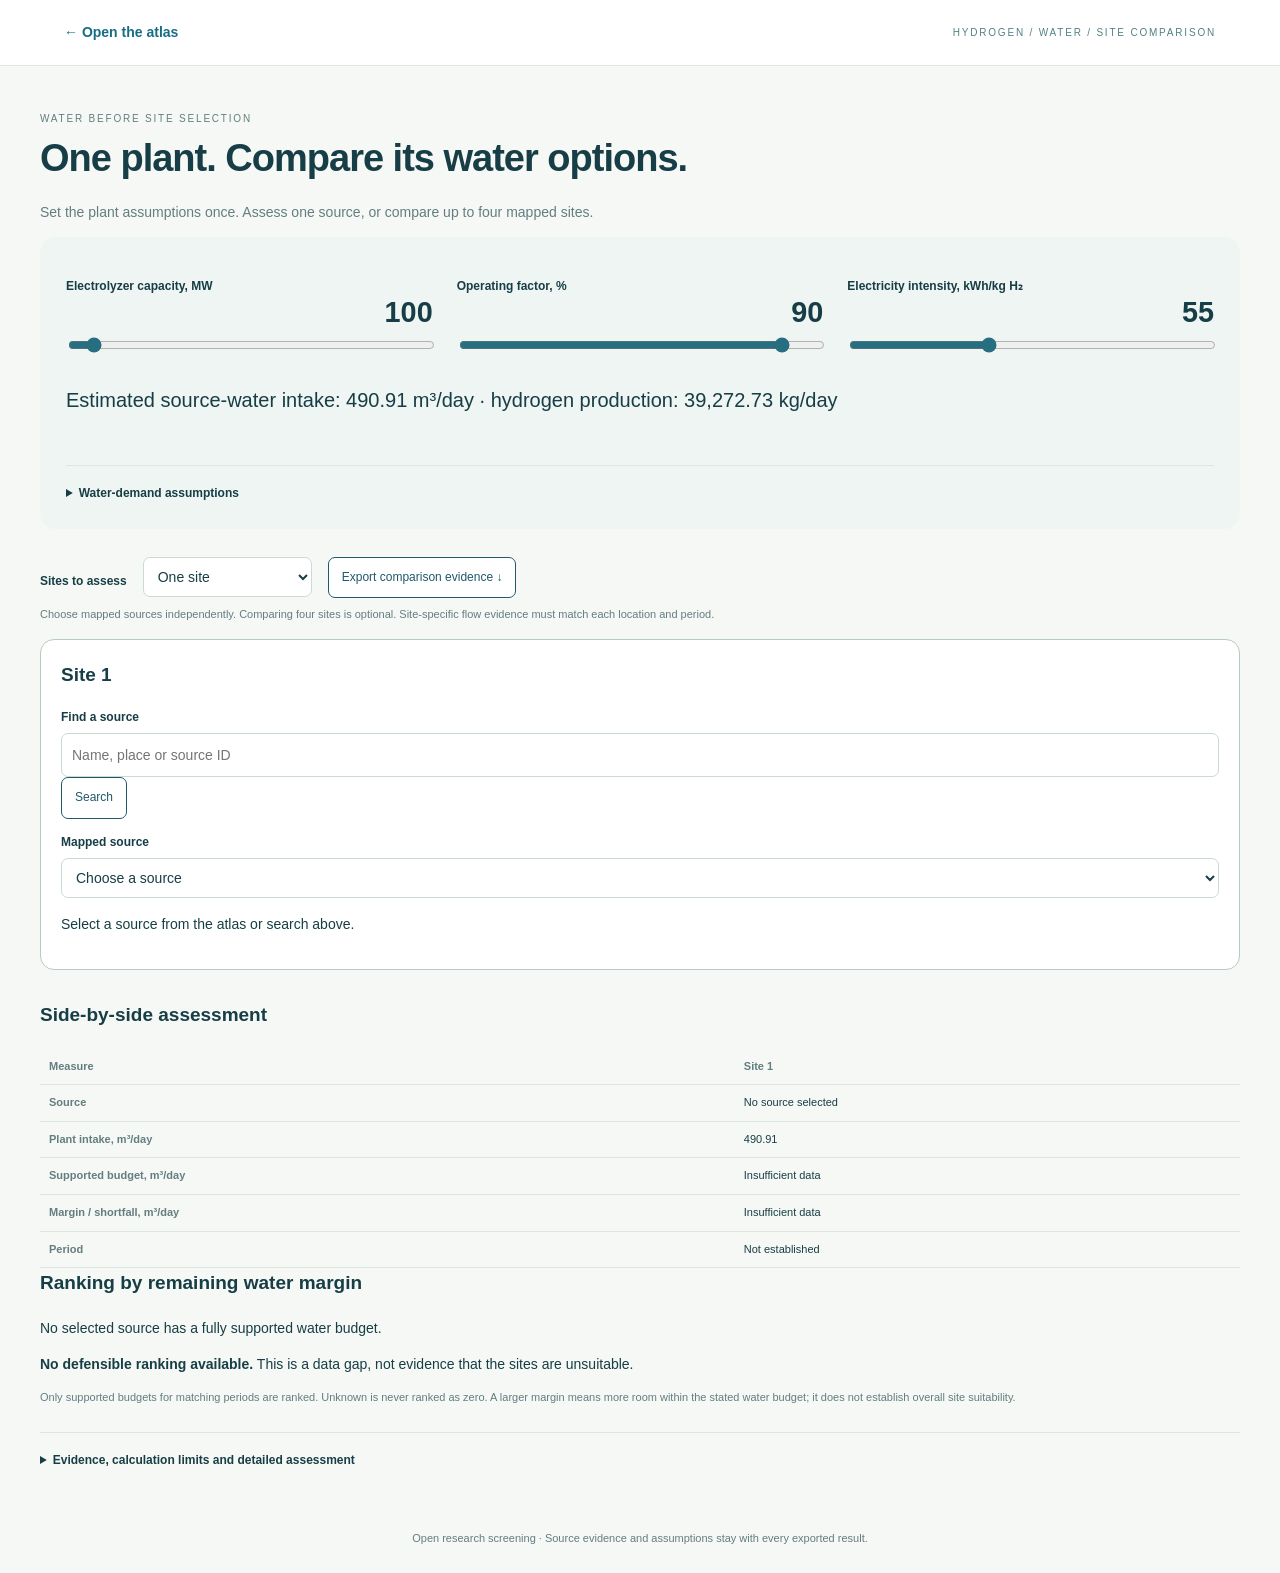
==== atlas/capacity.html @ 84acb25d "Publish Portugal water atlas and evidence-gated hydrogen site comparison" ====
<!doctype html><html lang="en"><head><meta charset="utf-8"><meta name="viewport" content="width=device-width,initial-scale=1"><title>Hydrogen Site Comparison · Portugal Water Atlas</title><link rel="stylesheet" href="capacity.css"><link rel="stylesheet" href="screening.css"></head><body><header><a href="./">← Open the atlas</a><span>HYDROGEN / WATER / SITE COMPARISON</span></header><main><section class="intro"><p class="eyebrow">WATER BEFORE SITE SELECTION</p><h1>One plant. Compare its water options.</h1><p>Set the plant assumptions once. Assess one source, or compare up to four mapped sites.</p></section><section class="plantControls"><div><label for="plantMW">Electrolyzer capacity, MW <output id="mwOut">100</output></label><input id="plantMW" type="range" min="0" max="2000" step="1" value="100"></div><div><label for="cf">Operating factor, % <output id="cfOut">90</output></label><input id="cf" type="range" min="1" max="100" step="1" value="90"></div><div><label for="energy">Electricity intensity, kWh/kg H₂ <output id="energyOut">55</output></label><input id="energy" type="range" min="40" max="80" step="0.5" value="55"></div><p id="demand" class="demandSummary" aria-live="polite"></p><details><summary>Water-demand assumptions</summary><p>Purified feed 10 L/kg H₂, purification recovery 80%, and additional cooling intake 0 L/kg H₂ give 12.5 L/kg source intake. These are screening assumptions, not source-specific treatment validation. Cooling is excluded. The electricity default is the DOE historical PEM system benchmark.</p><p>Intake (m³/day) = MW × 24 × operating fraction × 12.5 ÷ electricity intensity. A lower operating factor reduces period-average demand; this does not model instantaneous withdrawal.</p></details></section><div class="comparisonToolbar"><label for="siteCount">Sites to assess</label><select id="siteCount"><option value="1">One site</option><option value="2">Compare two sites</option><option value="3">Compare three sites</option><option value="4">Compare four sites</option></select><button id="exportScreen" class="secondary">Export comparison evidence ↓</button></div><p class="hint">Choose mapped sources independently. Comparing four sites is optional. Site-specific flow evidence must match each location and period.</p><div id="siteCards" class="siteCards"></div><section class="comparisonResults"><h2>Side-by-side assessment</h2><div id="comparisonTable" class="tablewrap" aria-live="polite"></div><h2>Ranking by remaining water margin</h2><div id="ranking" aria-live="polite"></div><p class="hint">Only supported budgets for matching periods are ranked. Unknown is never ranked as zero. A larger margin means more room within the stated water budget; it does not establish overall site suitability.</p></section><p id="screenStatus" role="status"></p><details><summary>Evidence, calculation limits and detailed assessment</summary><p>Public storage and annual-use records do not automatically establish unallocated dry-period water. The linked historical evidence and missing terms remain visible for each site. No margin is invented from lake area or stored volume.</p><p><a href="PUBLIC_BUDGET_METHOD.md">Public-data method</a> · <a href="CAPACITY_METHOD.md">Engineering calculation</a> · <a href="VERIFICATION_SCREENING.txt">Verification receipt</a></p></details></main><footer>Open research screening · Source evidence and assumptions stay with every exported result.</footer><script src="capacity_model.js"></script><script src="screening_model.js"></script><script src="screening_app.js"></script></body></html>
---- atlas/capacity.css ----
:root{--ink:#173e46;--muted:#647d80;--line:#dce7e2}*{box-sizing:border-box}body{margin:0;background:#f5f8f4;color:var(--ink);font:14px/1.6 'Segoe UI',Arial,sans-serif}header{height:66px;background:white;border-bottom:1px solid var(--line);display:flex;justify-content:space-between;align-items:center;padding:0 5vw}a{color:#176d85}header a{text-decoration:none;font-weight:600}header span,.eyebrow{font-size:10px;letter-spacing:1.8px;color:#518382}main{max-width:1250px;margin:auto;padding:35px 25px}.intro h1{font-size:38px;line-height:1.15;letter-spacing:-1px;margin:10px 0 20px}.intro>p{max-width:730px;color:var(--muted)}.source{display:flex;flex-wrap:wrap;gap:8px 18px;padding:16px 20px;background:white;border:1px solid var(--line);border-radius:10px;margin:22px 0}.source span{color:var(--muted);font-size:12px}.source a{font-size:12px}.notice{background:#fff2d8;border:1px solid #e8d9b6;padding:14px 18px;border-radius:9px;margin-bottom:25px;font-size:13px}.layout{display:grid;grid-template-columns:420px 1fr;gap:25px}.controls,.results{padding:25px;background:white;border:1px solid var(--line);border-radius:12px;min-width:0}h2{font-size:19px;margin:0 0 18px}h3{font-size:16px}.controls h2:not(:first-child){margin-top:27px;border-top:1px solid var(--line);padding-top:22px}label{display:block;font-size:12px;font-weight:600;margin:14px 0 6px}input,select,textarea,button{font:inherit}input:not([type=range]),select,textarea{width:100%;padding:10px;border:1px solid #ccdad6;border-radius:7px;background:#fff;color:var(--ink)}input[type=range]{width:100%;accent-color:#286e81}textarea{resize:vertical;font-size:12px}output{float:right}.two{display:grid;grid-template-columns:1fr 1fr;gap:14px}.hint{font-size:11px;color:var(--muted);margin:8px 0 15px}.actions{display:flex;gap:8px;flex-wrap:wrap;margin-top:16px}button{border:1px solid #20596b;background:#20596b;color:white;border-radius:7px;padding:10px 13px;cursor:pointer;font-size:12px}button.secondary{background:#fff;color:#20596b}button:disabled{opacity:.4;cursor:default}.outcome{background:#edf4f2;padding:20px;border-radius:9px;margin-bottom:18px}.outcome strong{font-size:21px}.outcome p{margin-bottom:0;font-size:13px}.cards{display:grid;grid-template-columns:1fr 1fr;gap:12px}.cards article{padding:18px;border:1px solid var(--line);border-radius:9px}.cards span,.cards small{display:block;color:var(--muted);font-size:11px}.cards strong{font-size:34px;line-height:1.5;letter-spacing:-.8px}.error{padding:14px;background:#fcece7;color:#8a2d22;border-radius:8px}.tablewrap{overflow:auto}table{border-collapse:collapse;width:100%;font-size:11px}th,td{text-align:left;border-bottom:1px solid var(--line);padding:9px;white-space:nowrap}th{color:var(--muted)}details{border-top:1px solid var(--line);margin-top:25px;padding-top:18px;font-size:12px;color:var(--muted)}summary{font-weight:600;color:var(--ink);cursor:pointer}footer{padding:25px;text-align:center;font-size:11px;color:var(--muted)}#chart{margin-top:20px}#chart svg{display:block;width:100%;height:auto}.chartlabel{font:11px 'Segoe UI',Arial;fill:#557078}.budget{stroke:#b47642;stroke-dasharray:6 4;stroke-width:2}.demand{stroke:#236f94;stroke-width:3;fill:none}.axis{stroke:#b7cbc4}button:focus-visible,a:focus-visible,input:focus-visible,select:focus-visible,textarea:focus-visible{outline:3px solid #59a9bb;outline-offset:3px}[hidden]{display:none!important}@media(max-width:950px){.layout{grid-template-columns:1fr}.intro h1{font-size:31px}.intro h1 br{display:none}}@media(max-width:500px){main{padding:22px 14px}.controls,.results{padding:18px}.cards{grid-template-columns:1fr}.cards strong{font-size:29px}header span{display:none}.intro h1{font-size:28px}.two{gap:10px}}
:is(.axis,.budget){fill:none}

.balancePanel{border:1px solid #b8cac5;border-radius:12px;padding:18px;margin:16px 0;min-width:0}.balanceChain{display:flex;align-items:center;gap:12px;flex-wrap:wrap}.balanceChain div{flex:1;min-width:130px}.balanceChain strong{display:block;font-size:1.35rem;margin-top:8px}.balancePanel td,.balancePanel th{white-space:nowrap}.results{min-width:0}.balancePanel .hint{overflow-wrap:anywhere}

.publicEvidence{background:#eef5f2;border:1px solid #b8cac5;border-radius:12px;padding:22px;margin:18px 0;overflow-wrap:anywhere}.publicEvidence h2{margin-top:0}.publicEvidence code{word-break:break-all}.publicEvidence .tablewrap{max-width:100%}
---- atlas/screening.css ----
.plantControls{background:#eef5f2;padding:26px;border-radius:16px;display:grid;grid-template-columns:repeat(3,minmax(0,1fr));gap:24px}.plantControls label{font-weight:600}.plantControls output{display:block;font-size:1.8rem;margin-top:12px}.plantControls details,.demandSummary{grid-column:1/-1}.demandSummary{font-size:1.25rem;margin:0}.comparisonToolbar{display:flex;gap:16px;align-items:center;flex-wrap:wrap;margin-top:28px}.comparisonToolbar select{width:auto}.siteCards{display:grid;grid-template-columns:repeat(auto-fit,minmax(min(100%,280px),1fr));gap:18px}.siteCard{border:1px solid #b8cac5;border-radius:14px;padding:20px;min-width:0;background:white}.siteCard h2{margin-top:0}.siteCard select{max-width:100%}.siteCard p{overflow-wrap:anywhere}.siteCard .sourceOutcome{font-weight:700}.comparisonResults{margin-top:30px}th,td{vertical-align:top}.ranked{background:#eef5f2;padding:16px;border-radius:12px}@media(max-width:700px){.plantControls{grid-template-columns:1fr;gap:12px}.plantControls output{display:inline;float:right;font-size:1.1rem}.comparisonToolbar{align-items:flex-start}}
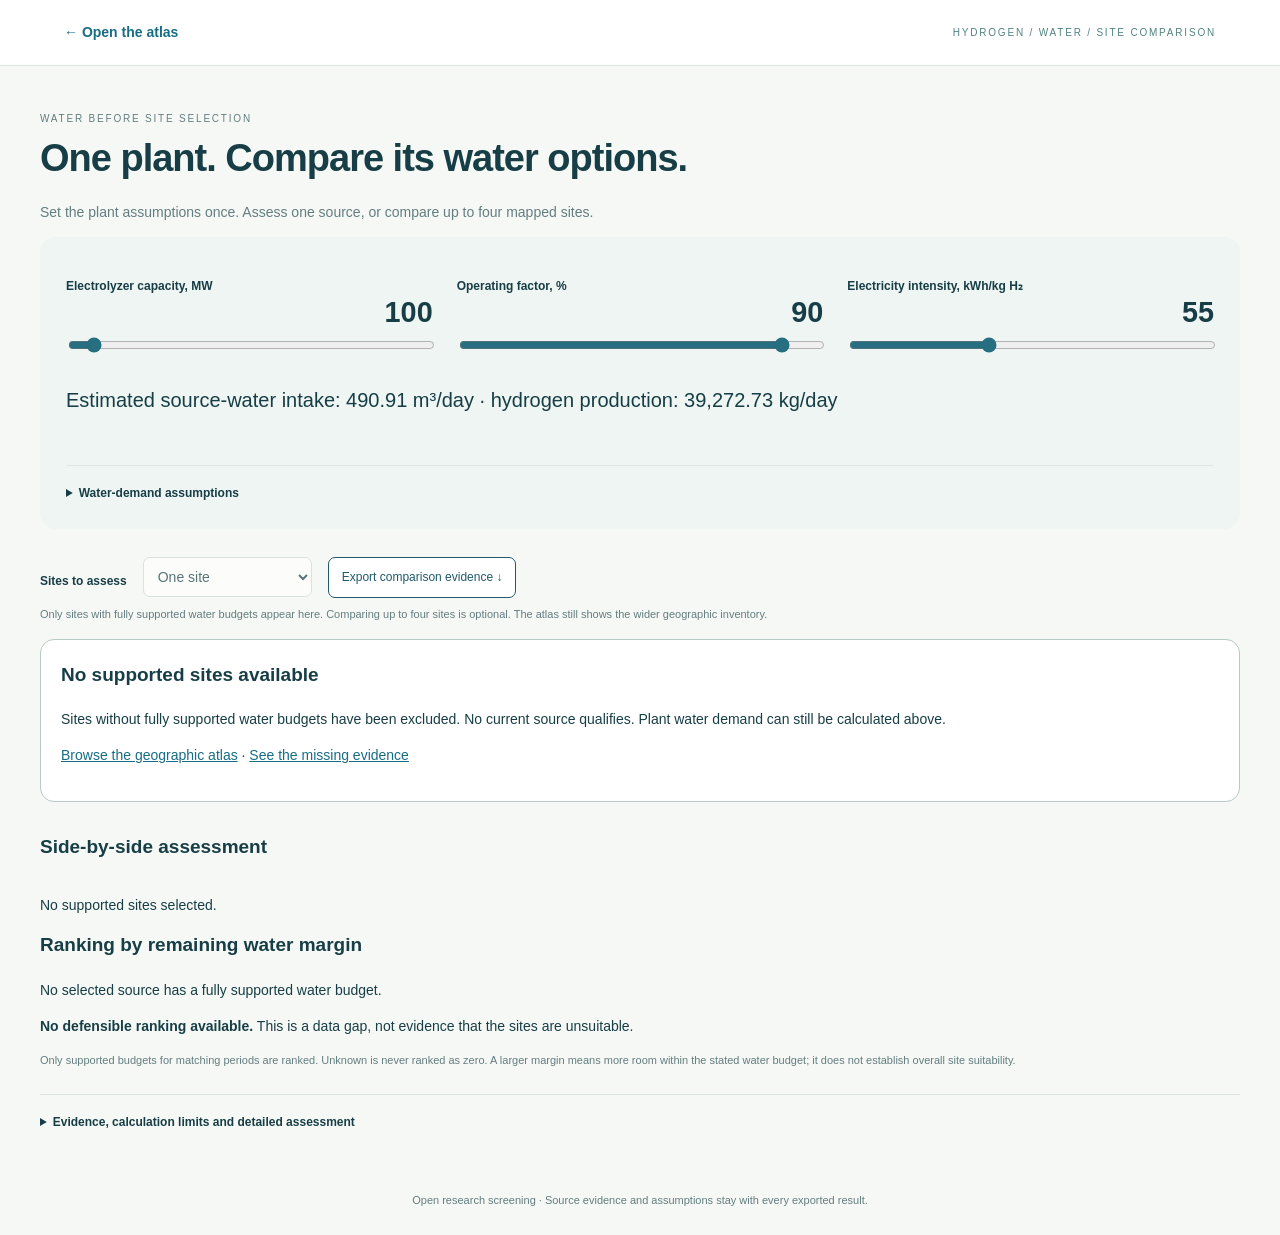
==== commit 88de9575: "Exclude unsupported sources from hydrogen site assessment" ====
--- a/atlas/capacity.html
+++ b/atlas/capacity.html
@@ -1 +1 @@
-<!doctype html><html lang="en"><head><meta charset="utf-8"><meta name="viewport" content="width=device-width,initial-scale=1"><title>Hydrogen Site Comparison · Portugal Water Atlas</title><link rel="stylesheet" href="capacity.css"><link rel="stylesheet" href="screening.css"></head><body><header><a href="./">← Open the atlas</a><span>HYDROGEN / WATER / SITE COMPARISON</span></header><main><section class="intro"><p class="eyebrow">WATER BEFORE SITE SELECTION</p><h1>One plant. Compare its water options.</h1><p>Set the plant assumptions once. Assess one source, or compare up to four mapped sites.</p></section><section class="plantControls"><div><label for="plantMW">Electrolyzer capacity, MW <output id="mwOut">100</output></label><input id="plantMW" type="range" min="0" max="2000" step="1" value="100"></div><div><label for="cf">Operating factor, % <output id="cfOut">90</output></label><input id="cf" type="range" min="1" max="100" step="1" value="90"></div><div><label for="energy">Electricity intensity, kWh/kg H₂ <output id="energyOut">55</output></label><input id="energy" type="range" min="40" max="80" step="0.5" value="55"></div><p id="demand" class="demandSummary" aria-live="polite"></p><details><summary>Water-demand assumptions</summary><p>Purified feed 10 L/kg H₂, purification recovery 80%, and additional cooling intake 0 L/kg H₂ give 12.5 L/kg source intake. These are screening assumptions, not source-specific treatment validation. Cooling is excluded. The electricity default is the DOE historical PEM system benchmark.</p><p>Intake (m³/day) = MW × 24 × operating fraction × 12.5 ÷ electricity intensity. A lower operating factor reduces period-average demand; this does not model instantaneous withdrawal.</p></details></section><div class="comparisonToolbar"><label for="siteCount">Sites to assess</label><select id="siteCount"><option value="1">One site</option><option value="2">Compare two sites</option><option value="3">Compare three sites</option><option value="4">Compare four sites</option></select><button id="exportScreen" class="secondary">Export comparison evidence ↓</button></div><p class="hint">Choose mapped sources independently. Comparing four sites is optional. Site-specific flow evidence must match each location and period.</p><div id="siteCards" class="siteCards"></div><section class="comparisonResults"><h2>Side-by-side assessment</h2><div id="comparisonTable" class="tablewrap" aria-live="polite"></div><h2>Ranking by remaining water margin</h2><div id="ranking" aria-live="polite"></div><p class="hint">Only supported budgets for matching periods are ranked. Unknown is never ranked as zero. A larger margin means more room within the stated water budget; it does not establish overall site suitability.</p></section><p id="screenStatus" role="status"></p><details><summary>Evidence, calculation limits and detailed assessment</summary><p>Public storage and annual-use records do not automatically establish unallocated dry-period water. The linked historical evidence and missing terms remain visible for each site. No margin is invented from lake area or stored volume.</p><p><a href="PUBLIC_BUDGET_METHOD.md">Public-data method</a> · <a href="CAPACITY_METHOD.md">Engineering calculation</a> · <a href="VERIFICATION_SCREENING.txt">Verification receipt</a></p></details></main><footer>Open research screening · Source evidence and assumptions stay with every exported result.</footer><script src="capacity_model.js"></script><script src="screening_model.js"></script><script src="screening_app.js"></script></body></html>+<!doctype html><html lang="en"><head><meta charset="utf-8"><meta name="viewport" content="width=device-width,initial-scale=1"><title>Hydrogen Site Comparison · Portugal Water Atlas</title><link rel="stylesheet" href="capacity.css"><link rel="stylesheet" href="screening.css"></head><body><header><a href="./">← Open the atlas</a><span>HYDROGEN / WATER / SITE COMPARISON</span></header><main><section class="intro"><p class="eyebrow">WATER BEFORE SITE SELECTION</p><h1>One plant. Compare its water options.</h1><p>Set the plant assumptions once. Assess one source, or compare up to four mapped sites.</p></section><section class="plantControls"><div><label for="plantMW">Electrolyzer capacity, MW <output id="mwOut">100</output></label><input id="plantMW" type="range" min="0" max="2000" step="1" value="100"></div><div><label for="cf">Operating factor, % <output id="cfOut">90</output></label><input id="cf" type="range" min="1" max="100" step="1" value="90"></div><div><label for="energy">Electricity intensity, kWh/kg H₂ <output id="energyOut">55</output></label><input id="energy" type="range" min="40" max="80" step="0.5" value="55"></div><p id="demand" class="demandSummary" aria-live="polite"></p><details><summary>Water-demand assumptions</summary><p>Purified feed 10 L/kg H₂, purification recovery 80%, and additional cooling intake 0 L/kg H₂ give 12.5 L/kg source intake. These are screening assumptions, not source-specific treatment validation. Cooling is excluded. The electricity default is the DOE historical PEM system benchmark.</p><p>Intake (m³/day) = MW × 24 × operating fraction × 12.5 ÷ electricity intensity. A lower operating factor reduces period-average demand; this does not model instantaneous withdrawal.</p></details></section><div class="comparisonToolbar"><label for="siteCount">Sites to assess</label><select id="siteCount"><option value="1">One site</option><option value="2">Compare two sites</option><option value="3">Compare three sites</option><option value="4">Compare four sites</option></select><button id="exportScreen" class="secondary">Export comparison evidence ↓</button></div><p class="hint">Only sites with fully supported water budgets appear here. Comparing up to four sites is optional. The atlas still shows the wider geographic inventory.</p><div id="siteCards" class="siteCards"></div><section class="comparisonResults"><h2>Side-by-side assessment</h2><div id="comparisonTable" class="tablewrap" aria-live="polite"></div><h2>Ranking by remaining water margin</h2><div id="ranking" aria-live="polite"></div><p class="hint">Only supported budgets for matching periods are ranked. Unknown is never ranked as zero. A larger margin means more room within the stated water budget; it does not establish overall site suitability.</p></section><p id="screenStatus" role="status"></p><details><summary>Evidence, calculation limits and detailed assessment</summary><p>Public storage and annual-use records do not automatically establish unallocated dry-period water. The linked historical evidence and missing terms remain visible for each site. No margin is invented from lake area or stored volume.</p><p><a href="PUBLIC_BUDGET_METHOD.md">Public-data method</a> · <a href="CAPACITY_METHOD.md">Engineering calculation</a> · <a href="VERIFICATION_SCREENING.txt">Verification receipt</a></p></details></main><footer>Open research screening · Source evidence and assumptions stay with every exported result.</footer><script src="capacity_model.js"></script><script src="screening_model.js"></script><script src="screening_app.js"></script></body></html>
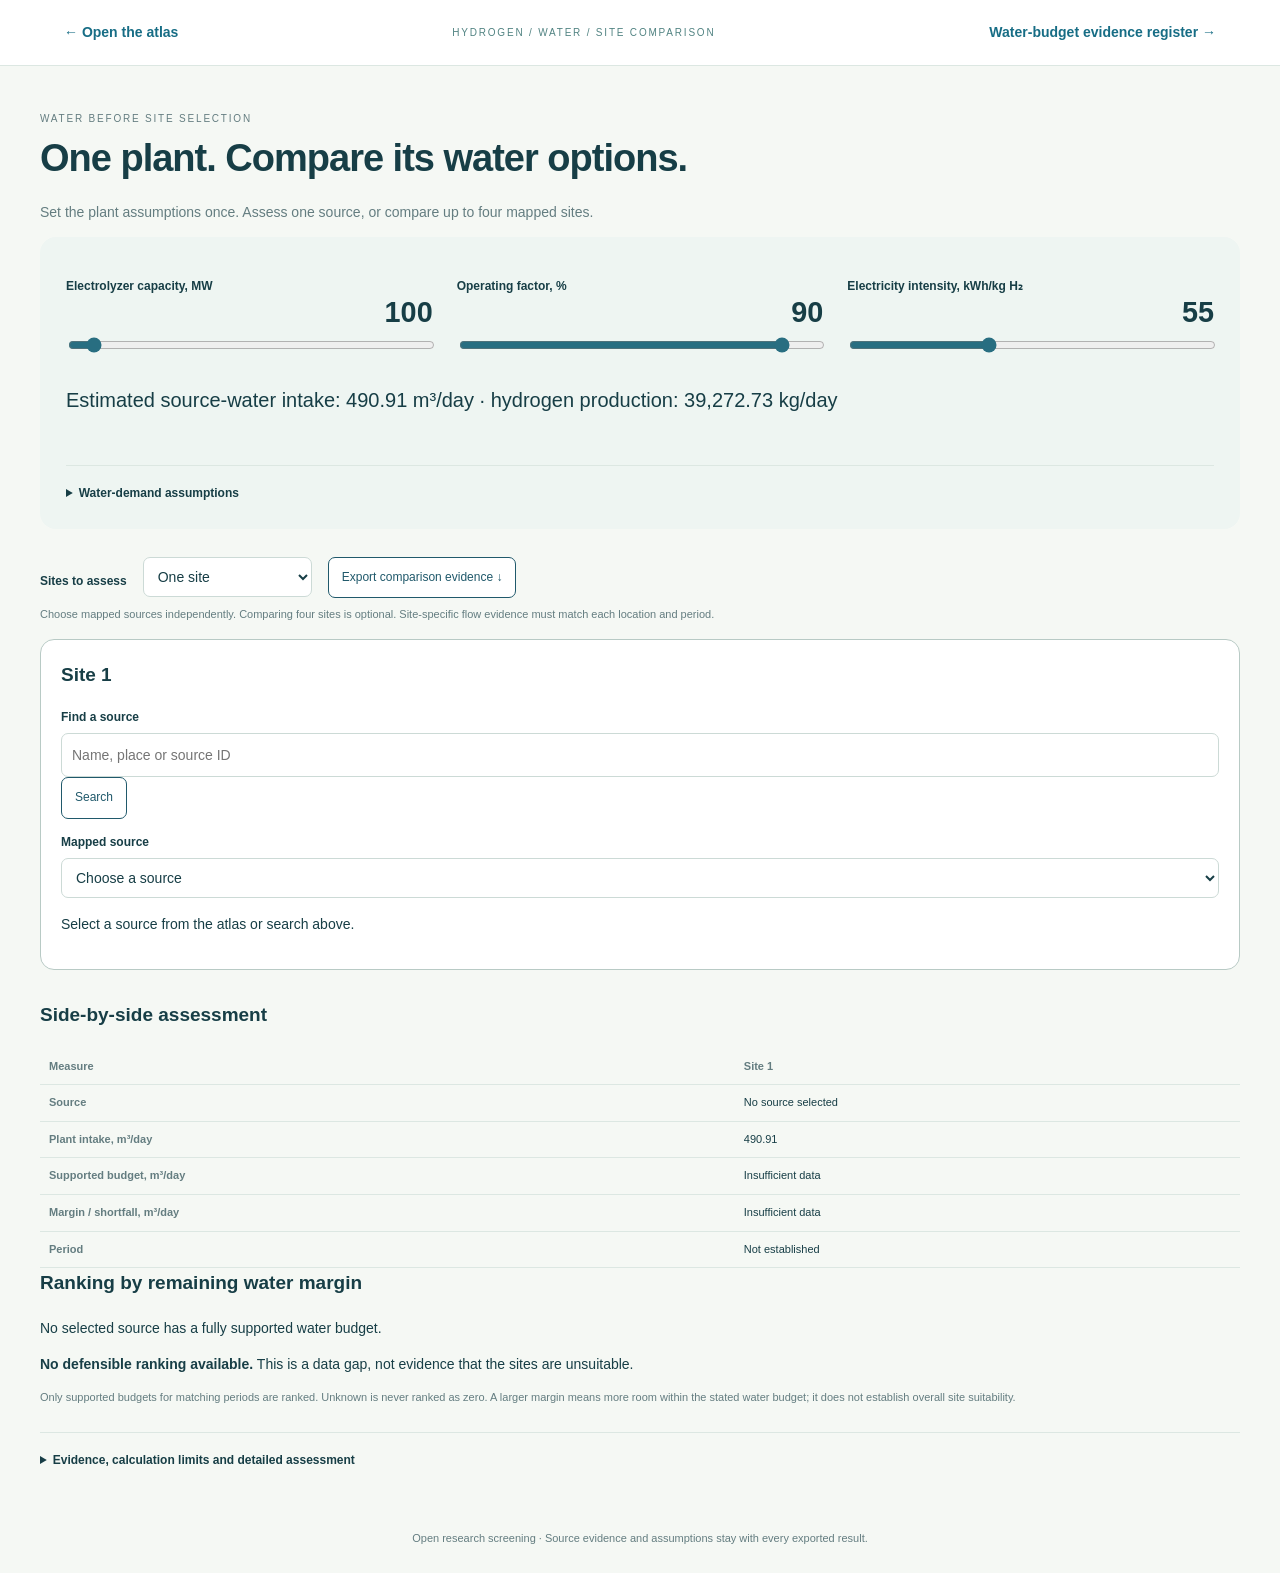
==== commit f27cbe0a: "Restore all sources and publish complete water-budget evidence register" ====
--- a/atlas/capacity.html
+++ b/atlas/capacity.html
@@ -1 +1 @@
-<!doctype html><html lang="en"><head><meta charset="utf-8"><meta name="viewport" content="width=device-width,initial-scale=1"><title>Hydrogen Site Comparison · Portugal Water Atlas</title><link rel="stylesheet" href="capacity.css"><link rel="stylesheet" href="screening.css"></head><body><header><a href="./">← Open the atlas</a><span>HYDROGEN / WATER / SITE COMPARISON</span></header><main><section class="intro"><p class="eyebrow">WATER BEFORE SITE SELECTION</p><h1>One plant. Compare its water options.</h1><p>Set the plant assumptions once. Assess one source, or compare up to four mapped sites.</p></section><section class="plantControls"><div><label for="plantMW">Electrolyzer capacity, MW <output id="mwOut">100</output></label><input id="plantMW" type="range" min="0" max="2000" step="1" value="100"></div><div><label for="cf">Operating factor, % <output id="cfOut">90</output></label><input id="cf" type="range" min="1" max="100" step="1" value="90"></div><div><label for="energy">Electricity intensity, kWh/kg H₂ <output id="energyOut">55</output></label><input id="energy" type="range" min="40" max="80" step="0.5" value="55"></div><p id="demand" class="demandSummary" aria-live="polite"></p><details><summary>Water-demand assumptions</summary><p>Purified feed 10 L/kg H₂, purification recovery 80%, and additional cooling intake 0 L/kg H₂ give 12.5 L/kg source intake. These are screening assumptions, not source-specific treatment validation. Cooling is excluded. The electricity default is the DOE historical PEM system benchmark.</p><p>Intake (m³/day) = MW × 24 × operating fraction × 12.5 ÷ electricity intensity. A lower operating factor reduces period-average demand; this does not model instantaneous withdrawal.</p></details></section><div class="comparisonToolbar"><label for="siteCount">Sites to assess</label><select id="siteCount"><option value="1">One site</option><option value="2">Compare two sites</option><option value="3">Compare three sites</option><option value="4">Compare four sites</option></select><button id="exportScreen" class="secondary">Export comparison evidence ↓</button></div><p class="hint">Only sites with fully supported water budgets appear here. Comparing up to four sites is optional. The atlas still shows the wider geographic inventory.</p><div id="siteCards" class="siteCards"></div><section class="comparisonResults"><h2>Side-by-side assessment</h2><div id="comparisonTable" class="tablewrap" aria-live="polite"></div><h2>Ranking by remaining water margin</h2><div id="ranking" aria-live="polite"></div><p class="hint">Only supported budgets for matching periods are ranked. Unknown is never ranked as zero. A larger margin means more room within the stated water budget; it does not establish overall site suitability.</p></section><p id="screenStatus" role="status"></p><details><summary>Evidence, calculation limits and detailed assessment</summary><p>Public storage and annual-use records do not automatically establish unallocated dry-period water. The linked historical evidence and missing terms remain visible for each site. No margin is invented from lake area or stored volume.</p><p><a href="PUBLIC_BUDGET_METHOD.md">Public-data method</a> · <a href="CAPACITY_METHOD.md">Engineering calculation</a> · <a href="VERIFICATION_SCREENING.txt">Verification receipt</a></p></details></main><footer>Open research screening · Source evidence and assumptions stay with every exported result.</footer><script src="capacity_model.js"></script><script src="screening_model.js"></script><script src="screening_app.js"></script></body></html>+<!doctype html><html lang="en"><head><meta charset="utf-8"><meta name="viewport" content="width=device-width,initial-scale=1"><title>Hydrogen Site Comparison · Portugal Water Atlas</title><link rel="stylesheet" href="capacity.css"><link rel="stylesheet" href="screening.css"></head><body><header><a href="./">← Open the atlas</a><span>HYDROGEN / WATER / SITE COMPARISON</span><a href="support.html">Water-budget evidence register →</a></header><main><section class="intro"><p class="eyebrow">WATER BEFORE SITE SELECTION</p><h1>One plant. Compare its water options.</h1><p>Set the plant assumptions once. Assess one source, or compare up to four mapped sites.</p></section><section class="plantControls"><div><label for="plantMW">Electrolyzer capacity, MW <output id="mwOut">100</output></label><input id="plantMW" type="range" min="0" max="2000" step="1" value="100"></div><div><label for="cf">Operating factor, % <output id="cfOut">90</output></label><input id="cf" type="range" min="1" max="100" step="1" value="90"></div><div><label for="energy">Electricity intensity, kWh/kg H₂ <output id="energyOut">55</output></label><input id="energy" type="range" min="40" max="80" step="0.5" value="55"></div><p id="demand" class="demandSummary" aria-live="polite"></p><details><summary>Water-demand assumptions</summary><p>Purified feed 10 L/kg H₂, purification recovery 80%, and additional cooling intake 0 L/kg H₂ give 12.5 L/kg source intake. These are screening assumptions, not source-specific treatment validation. Cooling is excluded. The electricity default is the DOE historical PEM system benchmark.</p><p>Intake (m³/day) = MW × 24 × operating fraction × 12.5 ÷ electricity intensity. A lower operating factor reduces period-average demand; this does not model instantaneous withdrawal.</p></details></section><div class="comparisonToolbar"><label for="siteCount">Sites to assess</label><select id="siteCount"><option value="1">One site</option><option value="2">Compare two sites</option><option value="3">Compare three sites</option><option value="4">Compare four sites</option></select><button id="exportScreen" class="secondary">Export comparison evidence ↓</button></div><p class="hint">Choose mapped sources independently. Comparing four sites is optional. Site-specific flow evidence must match each location and period.</p><div id="siteCards" class="siteCards"></div><section class="comparisonResults"><h2>Side-by-side assessment</h2><div id="comparisonTable" class="tablewrap" aria-live="polite"></div><h2>Ranking by remaining water margin</h2><div id="ranking" aria-live="polite"></div><p class="hint">Only supported budgets for matching periods are ranked. Unknown is never ranked as zero. A larger margin means more room within the stated water budget; it does not establish overall site suitability.</p></section><p id="screenStatus" role="status"></p><details><summary>Evidence, calculation limits and detailed assessment</summary><p>Public storage and annual-use records do not automatically establish unallocated dry-period water. The linked historical evidence and missing terms remain visible for each site. No margin is invented from lake area or stored volume.</p><p><a href="PUBLIC_BUDGET_METHOD.md">Public-data method</a> · <a href="CAPACITY_METHOD.md">Engineering calculation</a> · <a href="VERIFICATION_SCREENING.txt">Verification receipt</a></p></details></main><footer>Open research screening · Source evidence and assumptions stay with every exported result.</footer><script src="capacity_model.js"></script><script src="screening_model.js"></script><script src="screening_app.js"></script></body></html>
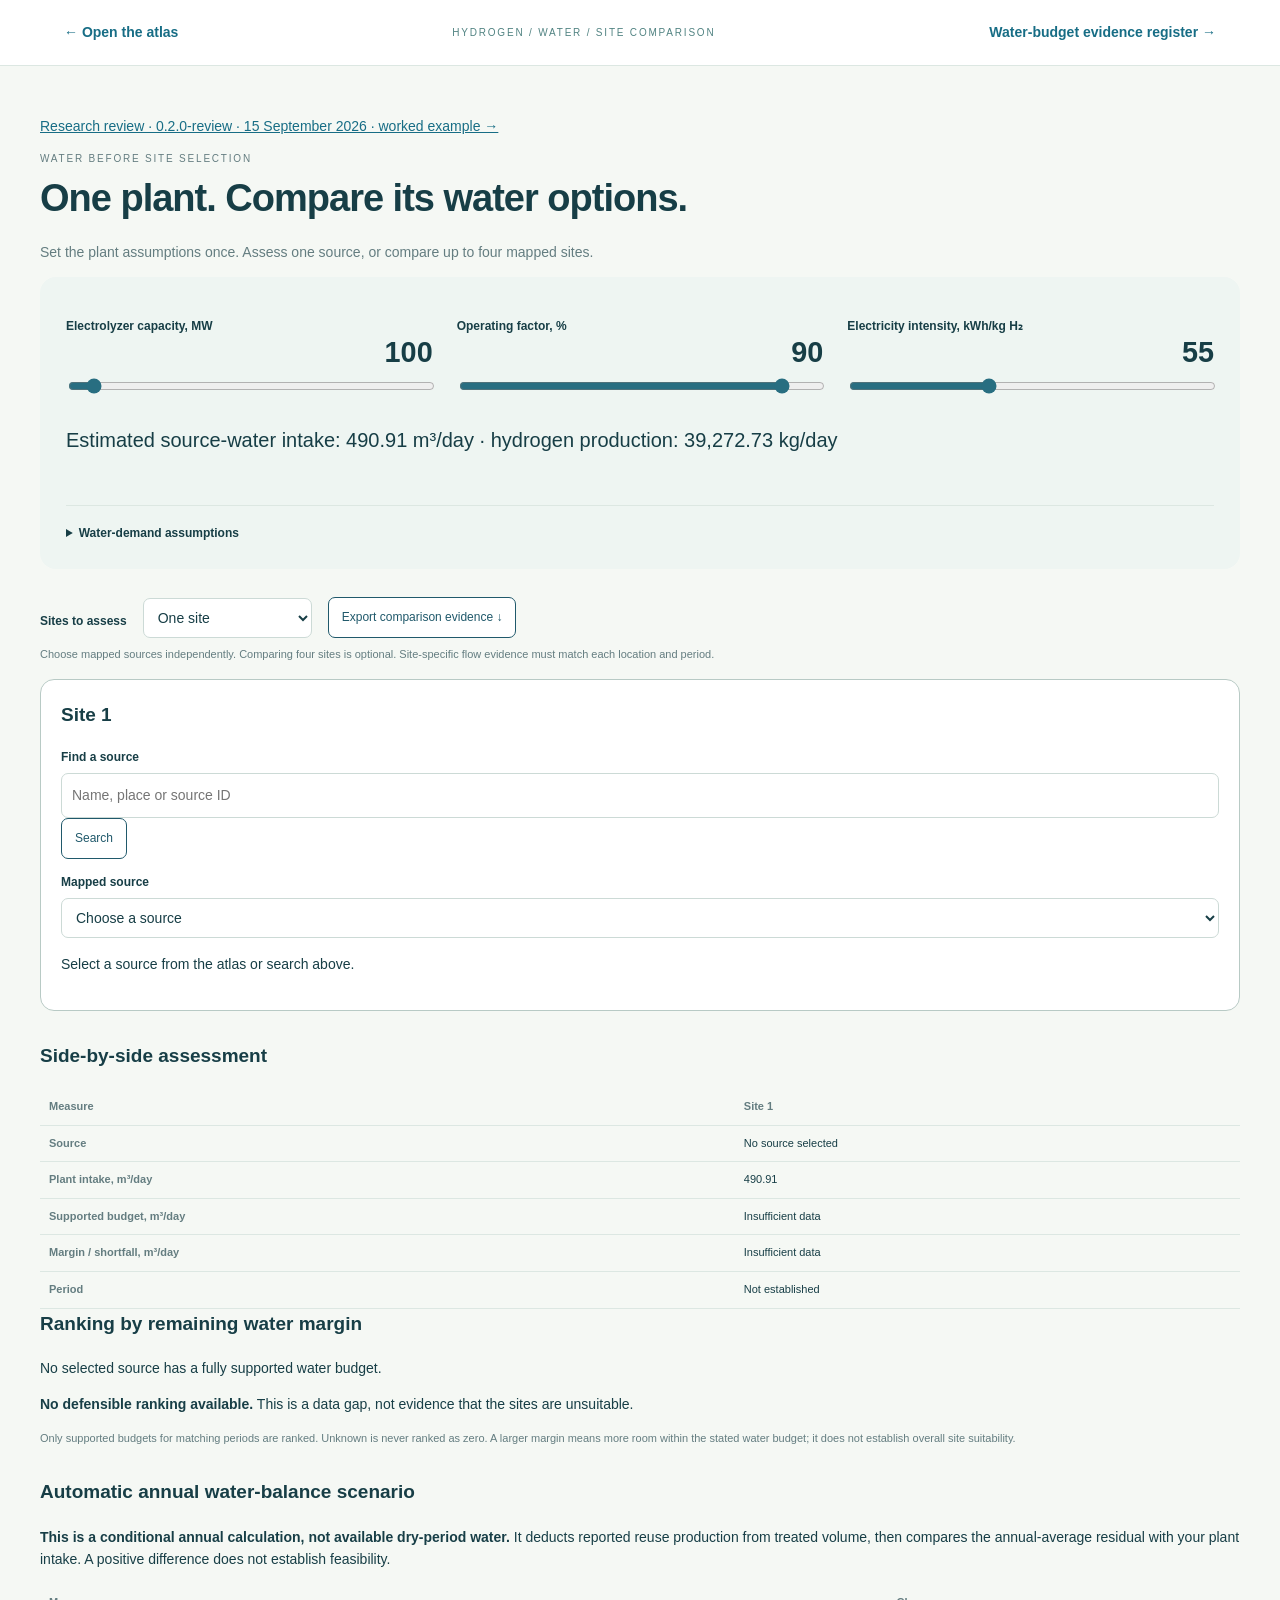
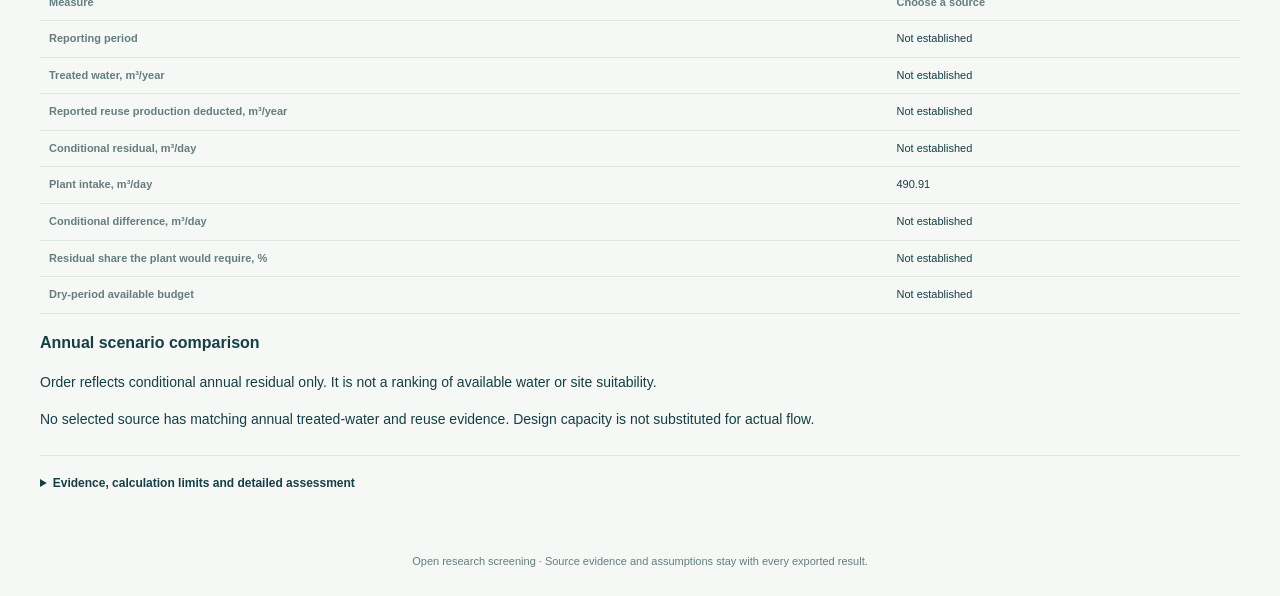
==== commit 4dc28599: "Release evidence-linked annual water scenarios for research review" ====
--- a/atlas/capacity.html
+++ b/atlas/capacity.html
@@ -1 +1 @@
-<!doctype html><html lang="en"><head><meta charset="utf-8"><meta name="viewport" content="width=device-width,initial-scale=1"><title>Hydrogen Site Comparison · Portugal Water Atlas</title><link rel="stylesheet" href="capacity.css"><link rel="stylesheet" href="screening.css"></head><body><header><a href="./">← Open the atlas</a><span>HYDROGEN / WATER / SITE COMPARISON</span><a href="support.html">Water-budget evidence register →</a></header><main><section class="intro"><p class="eyebrow">WATER BEFORE SITE SELECTION</p><h1>One plant. Compare its water options.</h1><p>Set the plant assumptions once. Assess one source, or compare up to four mapped sites.</p></section><section class="plantControls"><div><label for="plantMW">Electrolyzer capacity, MW <output id="mwOut">100</output></label><input id="plantMW" type="range" min="0" max="2000" step="1" value="100"></div><div><label for="cf">Operating factor, % <output id="cfOut">90</output></label><input id="cf" type="range" min="1" max="100" step="1" value="90"></div><div><label for="energy">Electricity intensity, kWh/kg H₂ <output id="energyOut">55</output></label><input id="energy" type="range" min="40" max="80" step="0.5" value="55"></div><p id="demand" class="demandSummary" aria-live="polite"></p><details><summary>Water-demand assumptions</summary><p>Purified feed 10 L/kg H₂, purification recovery 80%, and additional cooling intake 0 L/kg H₂ give 12.5 L/kg source intake. These are screening assumptions, not source-specific treatment validation. Cooling is excluded. The electricity default is the DOE historical PEM system benchmark.</p><p>Intake (m³/day) = MW × 24 × operating fraction × 12.5 ÷ electricity intensity. A lower operating factor reduces period-average demand; this does not model instantaneous withdrawal.</p></details></section><div class="comparisonToolbar"><label for="siteCount">Sites to assess</label><select id="siteCount"><option value="1">One site</option><option value="2">Compare two sites</option><option value="3">Compare three sites</option><option value="4">Compare four sites</option></select><button id="exportScreen" class="secondary">Export comparison evidence ↓</button></div><p class="hint">Choose mapped sources independently. Comparing four sites is optional. Site-specific flow evidence must match each location and period.</p><div id="siteCards" class="siteCards"></div><section class="comparisonResults"><h2>Side-by-side assessment</h2><div id="comparisonTable" class="tablewrap" aria-live="polite"></div><h2>Ranking by remaining water margin</h2><div id="ranking" aria-live="polite"></div><p class="hint">Only supported budgets for matching periods are ranked. Unknown is never ranked as zero. A larger margin means more room within the stated water budget; it does not establish overall site suitability.</p></section><p id="screenStatus" role="status"></p><details><summary>Evidence, calculation limits and detailed assessment</summary><p>Public storage and annual-use records do not automatically establish unallocated dry-period water. The linked historical evidence and missing terms remain visible for each site. No margin is invented from lake area or stored volume.</p><p><a href="PUBLIC_BUDGET_METHOD.md">Public-data method</a> · <a href="CAPACITY_METHOD.md">Engineering calculation</a> · <a href="VERIFICATION_SCREENING.txt">Verification receipt</a></p></details></main><footer>Open research screening · Source evidence and assumptions stay with every exported result.</footer><script src="capacity_model.js"></script><script src="screening_model.js"></script><script src="screening_app.js"></script></body></html>+<!doctype html><html lang="en"><head><meta charset="utf-8"><meta name="viewport" content="width=device-width,initial-scale=1"><title>Hydrogen Site Comparison · Portugal Water Atlas</title><link rel="stylesheet" href="capacity.css"><link rel="stylesheet" href="screening.css"></head><body><header><a href="./">← Open the atlas</a><span>HYDROGEN / WATER / SITE COMPARISON</span><a href="support.html">Water-budget evidence register →</a></header><main><p><a href="review.html">Research review · 0.2.0-review · 15 September 2026 · worked example →</a></p><section class="intro"><p class="eyebrow">WATER BEFORE SITE SELECTION</p><h1>One plant. Compare its water options.</h1><p>Set the plant assumptions once. Assess one source, or compare up to four mapped sites.</p></section><section class="plantControls"><div><label for="plantMW">Electrolyzer capacity, MW <output id="mwOut">100</output></label><input id="plantMW" type="range" min="0" max="2000" step="1" value="100"></div><div><label for="cf">Operating factor, % <output id="cfOut">90</output></label><input id="cf" type="range" min="1" max="100" step="1" value="90"></div><div><label for="energy">Electricity intensity, kWh/kg H₂ <output id="energyOut">55</output></label><input id="energy" type="range" min="40" max="80" step="0.5" value="55"></div><p id="demand" class="demandSummary" aria-live="polite"></p><details><summary>Water-demand assumptions</summary><p>Purified feed 10 L/kg H₂, purification recovery 80%, and additional cooling intake 0 L/kg H₂ give 12.5 L/kg source intake. These are screening assumptions, not source-specific treatment validation. Cooling is excluded. The electricity default is the DOE historical PEM system benchmark.</p><p>Intake (m³/day) = MW × 24 × operating fraction × 12.5 ÷ electricity intensity. A lower operating factor reduces period-average demand; this does not model instantaneous withdrawal.</p></details></section><div class="comparisonToolbar"><label for="siteCount">Sites to assess</label><select id="siteCount"><option value="1">One site</option><option value="2">Compare two sites</option><option value="3">Compare three sites</option><option value="4">Compare four sites</option></select><button id="exportScreen" class="secondary">Export comparison evidence ↓</button></div><p class="hint">Choose mapped sources independently. Comparing four sites is optional. Site-specific flow evidence must match each location and period.</p><div id="siteCards" class="siteCards"></div><section class="comparisonResults"><h2>Side-by-side assessment</h2><div id="comparisonTable" class="tablewrap" aria-live="polite"></div><h2>Ranking by remaining water margin</h2><div id="ranking" aria-live="polite"></div><p class="hint">Only supported budgets for matching periods are ranked. Unknown is never ranked as zero. A larger margin means more room within the stated water budget; it does not establish overall site suitability.</p></section><section id="supplyScenario" class="comparisonResults" aria-live="polite"></section><p id="screenStatus" role="status"></p><details><summary>Evidence, calculation limits and detailed assessment</summary><p>Public storage and annual-use records do not automatically establish unallocated dry-period water. The linked historical evidence and missing terms remain visible for each site. No margin is invented from lake area or stored volume.</p><p><a href="PUBLIC_BUDGET_METHOD.md">Public-data method</a> · <a href="CAPACITY_METHOD.md">Engineering calculation</a> · <a href="VERIFICATION_SCREENING.txt">Verification receipt</a></p></details></main><footer>Open research screening · Source evidence and assumptions stay with every exported result.</footer><script src="capacity_model.js"></script><script src="screening_model.js"></script><script src="screening_app.js"></script><script src="supply_model.js"></script><script src="supply_app.js"></script></body></html>
